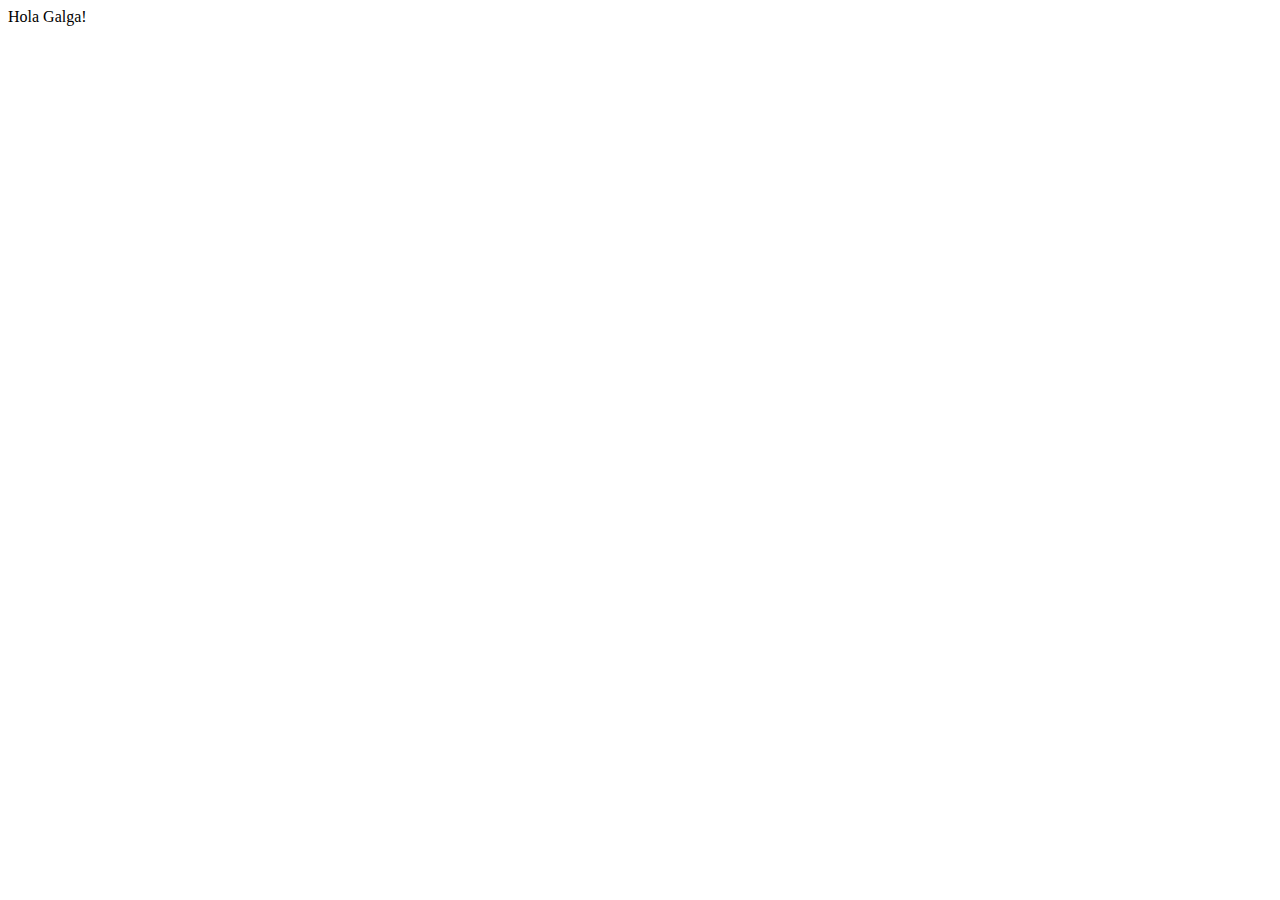
==== index.html @ b21c4177 "add test html file" ====
<!DOCTYPE html>
<html lang="en">
  <head>
    <meta charset="UTF-8">
    <meta name="viewport" content="width=device-width, initial-scale=1.0">
    <meta http-equiv="X-UA-Compatible" content="ie=edge">
    <title>HTML 5 Boilerplate</title>
    <link rel="stylesheet" href="style.css">
  </head>
  <body>
	<script src="index.js"></script>
    Hola Galga!
  </body>
</html>
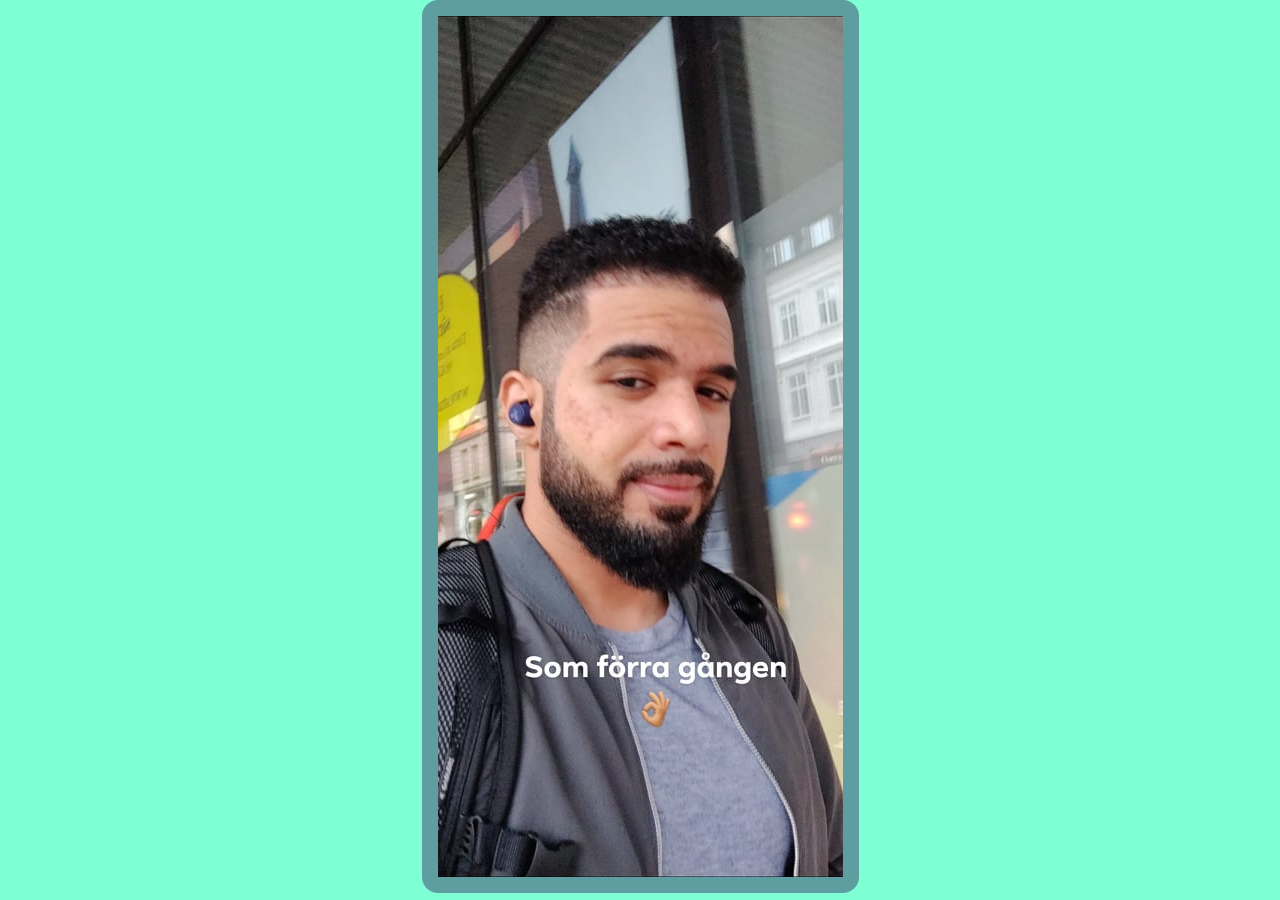
==== commit 28037af9: "update index file, add nice picture" ====
--- a/index.html
+++ b/index.html
@@ -1,14 +1,15 @@
 <!DOCTYPE html>
 <html lang="en">
   <head>
-    <meta charset="UTF-8">
-    <meta name="viewport" content="width=device-width, initial-scale=1.0">
-    <meta http-equiv="X-UA-Compatible" content="ie=edge">
-    <title>HTML 5 Boilerplate</title>
-    <link rel="stylesheet" href="style.css">
+    <meta charset="UTF-8" />
+    <meta name="viewport" content="width=device-width, initial-scale=1.0" />
+    <meta http-equiv="X-UA-Compatible" content="ie=edge" />
+    <title>Galga Playground</title>
+    <link rel="stylesheet" href="./css/style.css" />
   </head>
   <body>
-	<script src="index.js"></script>
-    Hola Galga!
+    <div class="protraitContainer">
+      <img class="protrait" src="./img/snygg-medo.jpg" alt="snygg-medo" />
+    </div>
   </body>
 </html>
--- a/css/style.css
+++ b/css/style.css
@@ -0,0 +1,15 @@
+body {
+  background-color: aquamarine;
+  margin: 0;
+  padding: 0;
+}
+
+.protrait {
+  border: 1em solid cadetblue;
+  border-radius: 1em;
+}
+
+.protraitContainer {
+  display: flex;
+  justify-content: center;
+}
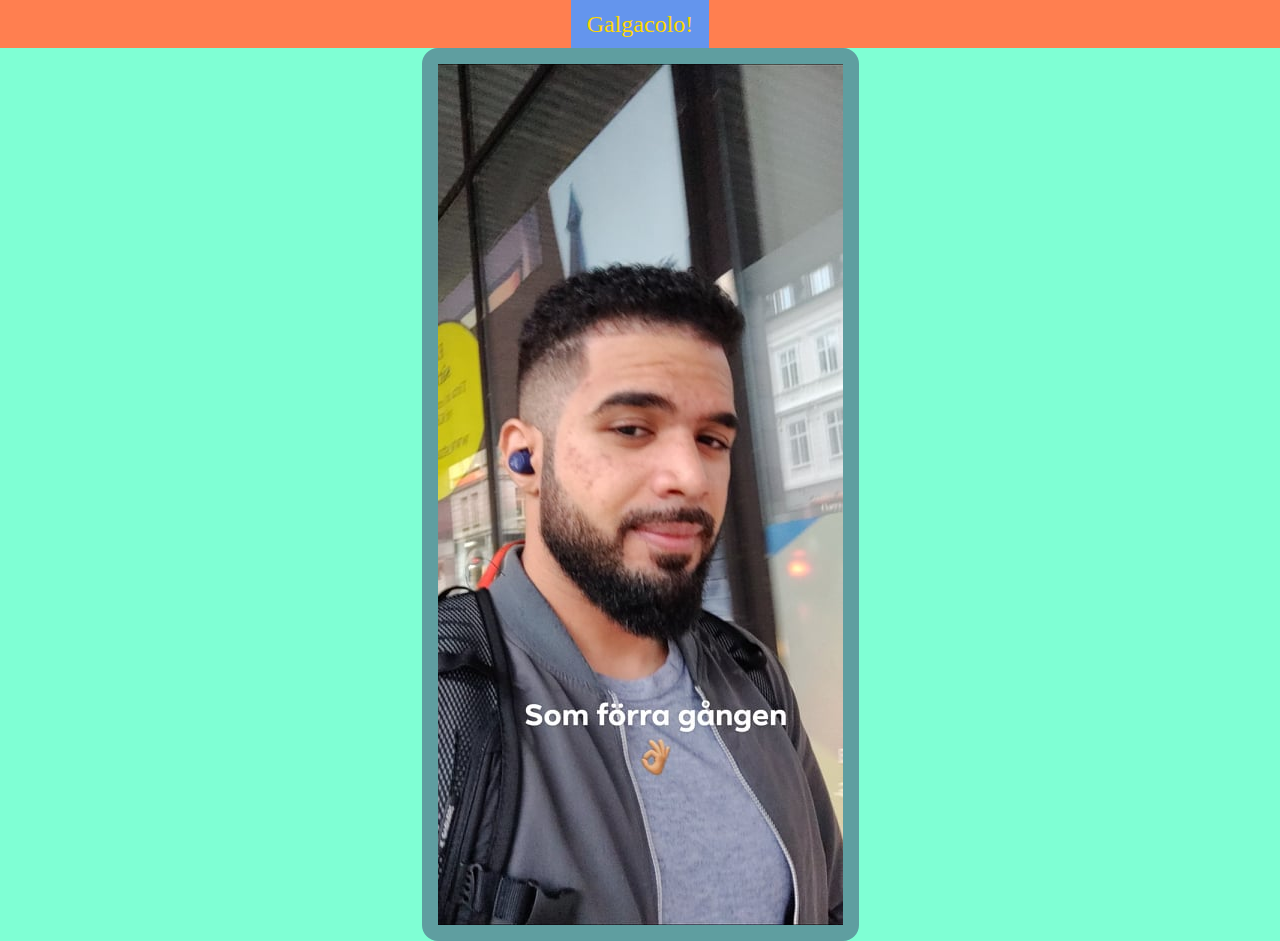
==== commit a7b9f5a9: "picolo init, add player add logic" ====
--- a/index.html
+++ b/index.html
@@ -8,7 +8,12 @@
     <link rel="stylesheet" href="./css/style.css" />
   </head>
   <body>
-    <div class="protraitContainer">
+    <div class="nav-bar">
+      <div class="nav-element">
+        <a class="nav-link" href="./Picolo/picolo.html"> Galgacolo! </a>
+      </div>
+    </div>
+    <div class="protrait-container">
       <img class="protrait" src="./img/snygg-medo.jpg" alt="snygg-medo" />
     </div>
   </body>
--- a/css/style.css
+++ b/css/style.css
@@ -2,6 +2,31 @@
   background-color: aquamarine;
   margin: 0;
   padding: 0;
+}
+
+.nav-bar {
+  display: flex;
+  justify-content: center;
+  background-color: coral;
+  height: 3rem;
+}
+
+.nav-element {
+  display: flex;
+  align-items: center;
+  background-color: cornflowerblue;
+  padding: 0 1em;
+}
+
+.nav-link {
+  font-size: x-large;
+  text-decoration: none;
+  color: gold;
+}
+
+.nav-link:focus {
+  text-decoration: none;
+  color: gold;
 }
 
 .protrait {
@@ -9,7 +34,7 @@
   border-radius: 1em;
 }
 
-.protraitContainer {
+.protrait-container {
   display: flex;
   justify-content: center;
 }
